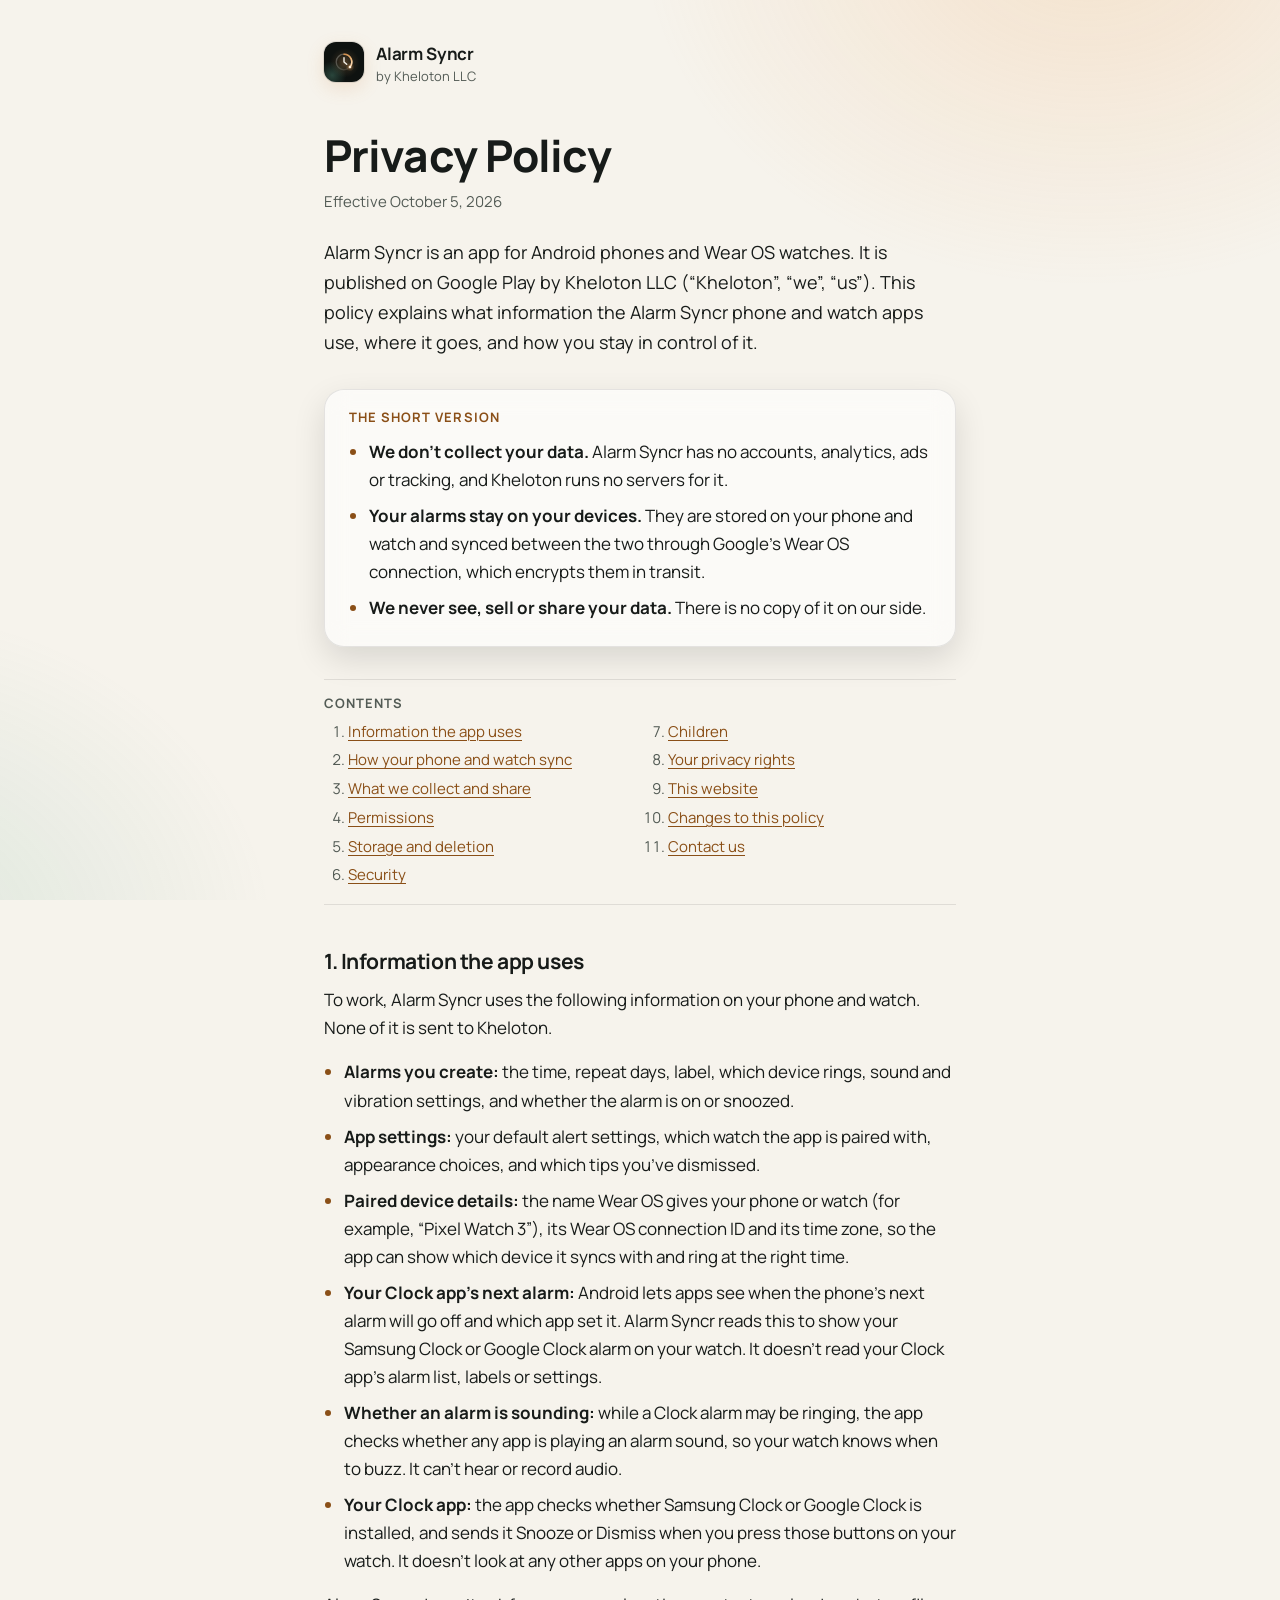
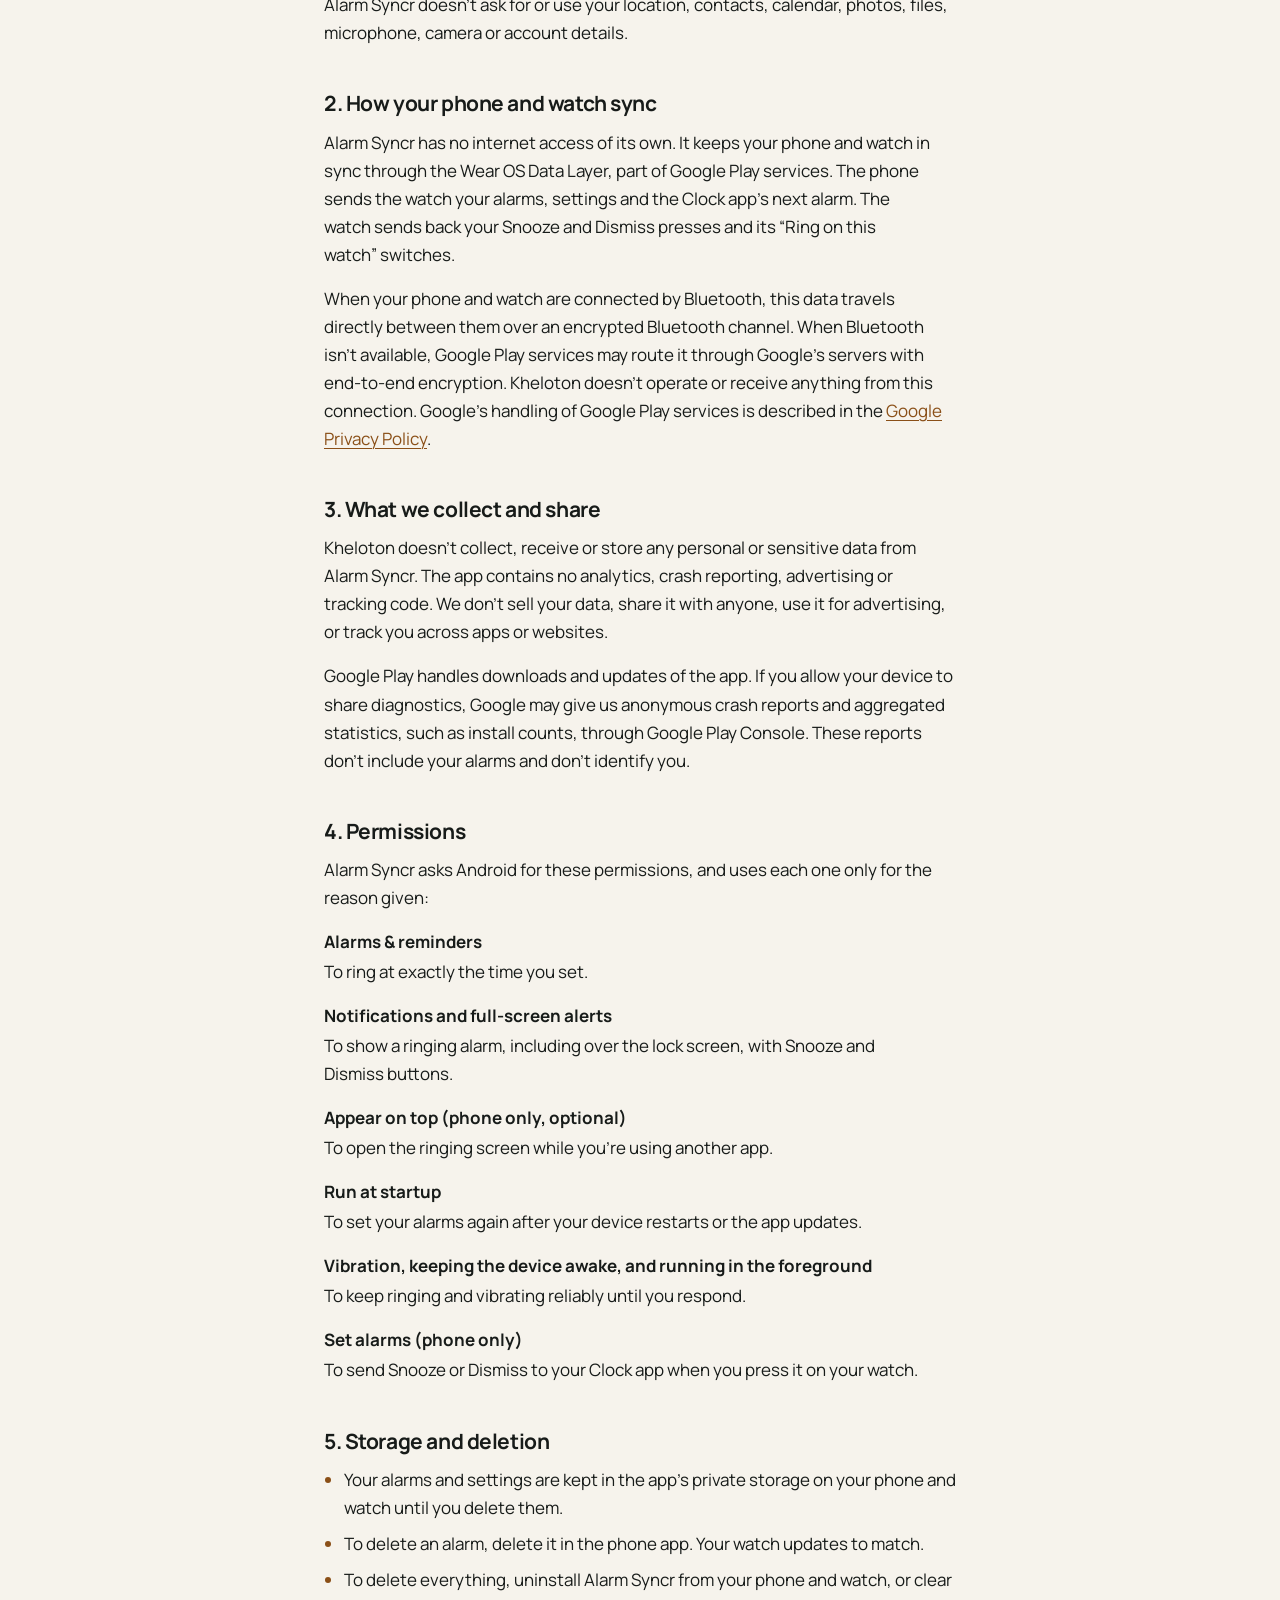
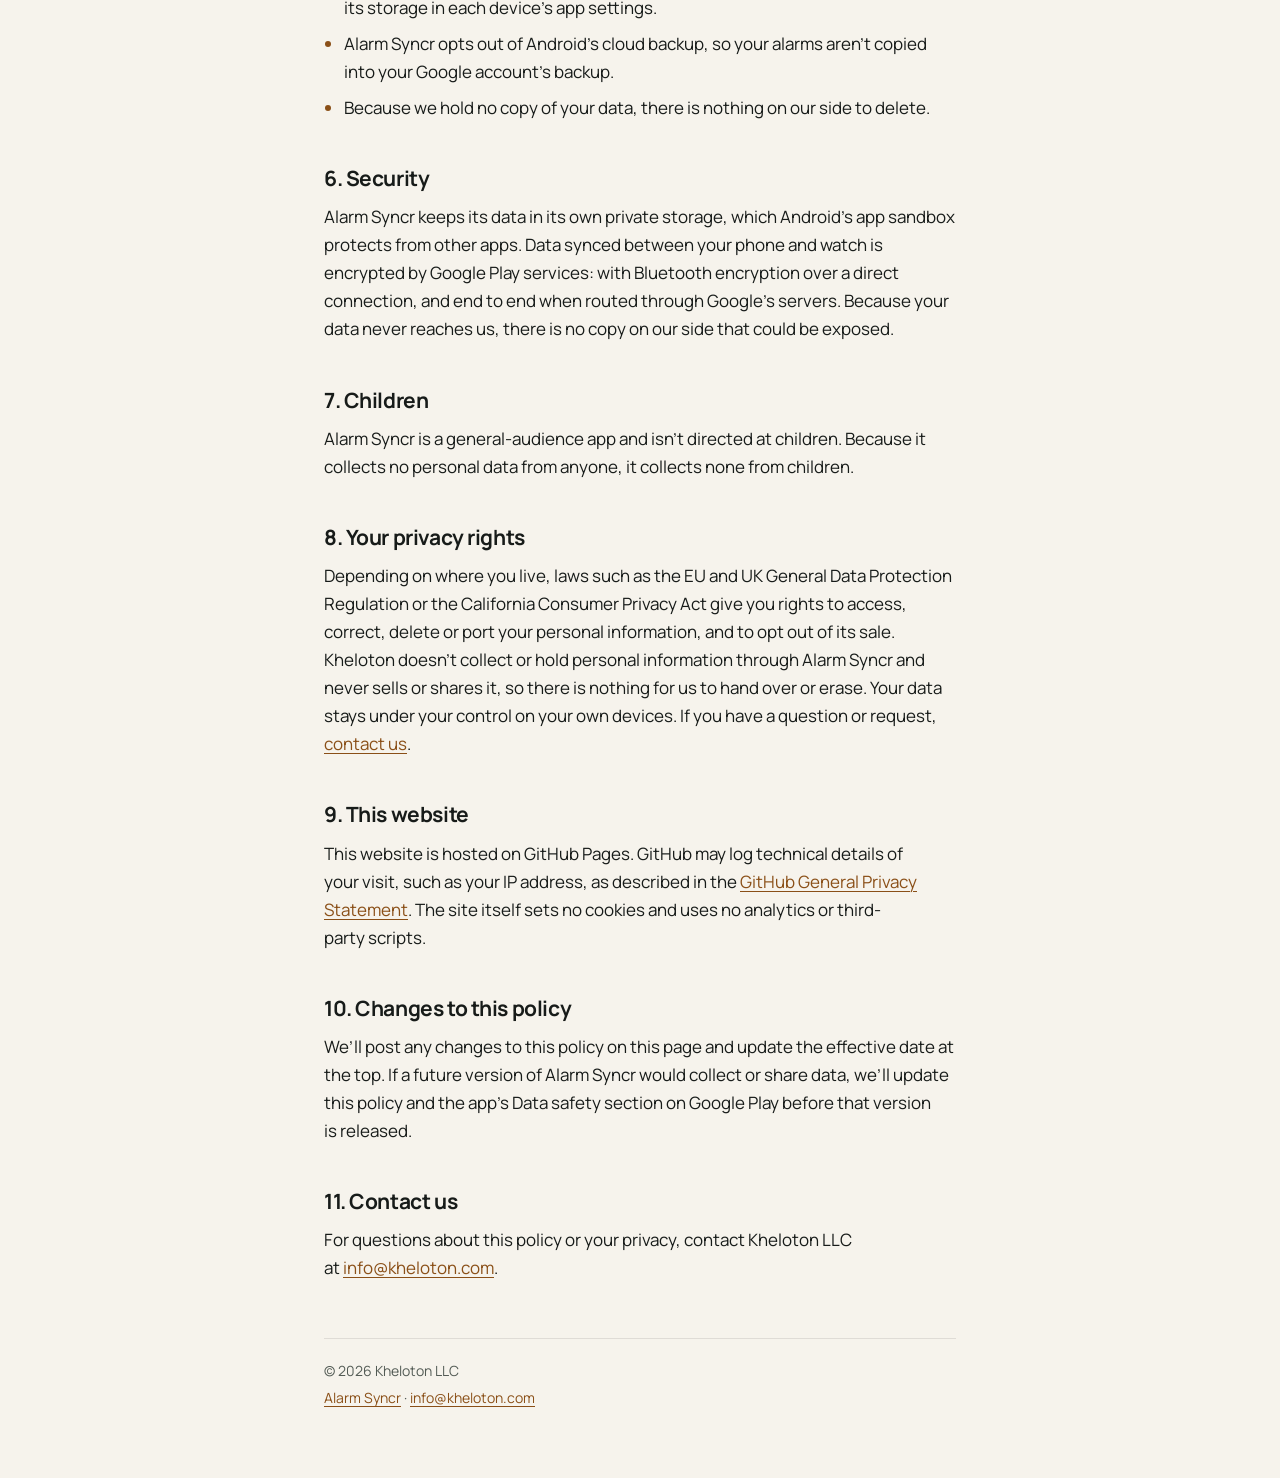
==== privacy/index.html @ 5a4a5423 "Add Alarm Syncr home page and privacy policy Co-Authored-By: Claude Opus 5.5 <noreply@anthropic.com>" ====
<!doctype html>
<html lang="en">
<head>
  <meta charset="utf-8">
  <meta name="viewport" content="width=device-width, initial-scale=1">
  <meta name="color-scheme" content="dark light">
  <meta name="theme-color" content="#0e1210" media="(prefers-color-scheme: dark)">
  <meta name="theme-color" content="#f6f3ec" media="(prefers-color-scheme: light)">
  <title>Privacy Policy · Alarm Syncr</title>
  <meta name="description" content="How the Alarm Syncr phone and watch apps by Kheloton LLC handle your data: they collect none.">
  <link rel="icon" href="../assets/icon.svg" type="image/svg+xml">
  <link rel="preload" href="../assets/manrope.woff2" as="font" type="font/woff2" crossorigin>
  <link rel="stylesheet" href="../assets/site.css">
</head>
<body>
  <div class="page">
    <header>
      <a class="brand" href="../">
        <img src="../assets/icon.svg" alt="" width="40" height="40">
        <span>
          <span class="brand-name">Alarm Syncr</span>
          <span class="brand-by">by Kheloton LLC</span>
        </span>
      </a>
    </header>

    <main>
      <h1>Privacy Policy</h1>
      <p class="meta">Effective October 5, 2026</p>

      <p class="lede">Alarm Syncr is an app for Android phones and Wear OS watches. It is published on Google Play by Kheloton LLC (“Kheloton”, “we”, “us”). This policy explains what information the Alarm Syncr phone and watch apps use, where it goes, and how you stay in control of it.</p>

      <section class="card" aria-labelledby="short">
        <h2 id="short">The short version</h2>
        <ul>
          <li><strong>We don’t collect your data.</strong> Alarm Syncr has no accounts, analytics, ads or tracking, and Kheloton runs no servers for it.</li>
          <li><strong>Your alarms stay on your devices.</strong> They are stored on your phone and watch and synced between the two through Google’s Wear OS connection, which encrypts them in transit.</li>
          <li><strong>We never see, sell or share your data.</strong> There is no copy of it on our side.</li>
        </ul>
      </section>

      <nav class="toc" aria-labelledby="toc-title">
        <h2 id="toc-title">Contents</h2>
        <ol>
          <li><a href="#information">Information the app uses</a></li>
          <li><a href="#sync">How your phone and watch sync</a></li>
          <li><a href="#collection">What we collect and share</a></li>
          <li><a href="#permissions">Permissions</a></li>
          <li><a href="#retention">Storage and deletion</a></li>
          <li><a href="#security">Security</a></li>
          <li><a href="#children">Children</a></li>
          <li><a href="#rights">Your privacy rights</a></li>
          <li><a href="#website">This website</a></li>
          <li><a href="#changes">Changes to this policy</a></li>
          <li><a href="#contact">Contact us</a></li>
        </ol>
      </nav>

      <section aria-labelledby="information">
        <h2 id="information">1. Information the app uses</h2>
        <p>To work, Alarm Syncr uses the following information on your phone and watch. None of it is sent to Kheloton.</p>
        <ul>
          <li><strong>Alarms you create:</strong> the time, repeat days, label, which device rings, sound and vibration settings, and whether the alarm is on or snoozed.</li>
          <li><strong>App settings:</strong> your default alert settings, which watch the app is paired with, appearance choices, and which tips you’ve dismissed.</li>
          <li><strong>Paired device details:</strong> the name Wear OS gives your phone or watch (for example, “Pixel Watch 3”), its Wear OS connection ID and its time zone, so the app can show which device it syncs with and ring at the right time.</li>
          <li><strong>Your Clock app’s next alarm:</strong> Android lets apps see when the phone’s next alarm will go off and which app set it. Alarm Syncr reads this to show your Samsung Clock or Google Clock alarm on your watch. It doesn’t read your Clock app’s alarm list, labels or settings.</li>
          <li><strong>Whether an alarm is sounding:</strong> while a Clock alarm may be ringing, the app checks whether any app is playing an alarm sound, so your watch knows when to buzz. It can’t hear or record audio.</li>
          <li><strong>Your Clock app:</strong> the app checks whether Samsung Clock or Google Clock is installed, and sends it Snooze or Dismiss when you press those buttons on your watch. It doesn’t look at any other apps on your phone.</li>
        </ul>
        <p>Alarm Syncr doesn’t ask for or use your location, contacts, calendar, photos, files, microphone, camera or account details.</p>
      </section>

      <section aria-labelledby="sync">
        <h2 id="sync">2. How your phone and watch sync</h2>
        <p>Alarm Syncr has no internet access of its own. It keeps your phone and watch in sync through the Wear OS Data Layer, part of Google Play services. The phone sends the watch your alarms, settings and the Clock app’s next alarm. The watch sends back your Snooze and Dismiss presses and its “Ring on this watch” switches.</p>
        <p>When your phone and watch are connected by Bluetooth, this data travels directly between them over an encrypted Bluetooth channel. When Bluetooth isn’t available, Google Play services may route it through Google’s servers with end-to-end encryption. Kheloton doesn’t operate or receive anything from this connection. Google’s handling of Google Play services is described in the <a href="https://policies.google.com/privacy">Google Privacy Policy</a>.</p>
      </section>

      <section aria-labelledby="collection">
        <h2 id="collection">3. What we collect and share</h2>
        <p>Kheloton doesn’t collect, receive or store any personal or sensitive data from Alarm Syncr. The app contains no analytics, crash reporting, advertising or tracking code. We don’t sell your data, share it with anyone, use it for advertising, or track you across apps or websites.</p>
        <p>Google Play handles downloads and updates of the app. If you allow your device to share diagnostics, Google may give us anonymous crash reports and aggregated statistics, such as install counts, through Google Play Console. These reports don’t include your alarms and don’t identify you.</p>
      </section>

      <section aria-labelledby="permissions">
        <h2 id="permissions">4. Permissions</h2>
        <p>Alarm Syncr asks Android for these permissions, and uses each one only for the reason given:</p>
        <dl>
          <dt>Alarms &amp; reminders</dt>
          <dd>To ring at exactly the time you set.</dd>
          <dt>Notifications and full-screen alerts</dt>
          <dd>To show a ringing alarm, including over the lock screen, with Snooze and Dismiss buttons.</dd>
          <dt>Appear on top (phone only, optional)</dt>
          <dd>To open the ringing screen while you’re using another app.</dd>
          <dt>Run at startup</dt>
          <dd>To set your alarms again after your device restarts or the app updates.</dd>
          <dt>Vibration, keeping the device awake, and running in the foreground</dt>
          <dd>To keep ringing and vibrating reliably until you respond.</dd>
          <dt>Set alarms (phone only)</dt>
          <dd>To send Snooze or Dismiss to your Clock app when you press it on your watch.</dd>
        </dl>
      </section>

      <section aria-labelledby="retention">
        <h2 id="retention">5. Storage and deletion</h2>
        <ul>
          <li>Your alarms and settings are kept in the app’s private storage on your phone and watch until you delete them.</li>
          <li>To delete an alarm, delete it in the phone app. Your watch updates to match.</li>
          <li>To delete everything, uninstall Alarm Syncr from your phone and watch, or clear its storage in each device’s app settings.</li>
          <li>Alarm Syncr opts out of Android’s cloud backup, so your alarms aren’t copied into your Google account’s backup.</li>
          <li>Because we hold no copy of your data, there is nothing on our side to delete.</li>
        </ul>
      </section>

      <section aria-labelledby="security">
        <h2 id="security">6. Security</h2>
        <p>Alarm Syncr keeps its data in its own private storage, which Android’s app sandbox protects from other apps. Data synced between your phone and watch is encrypted by Google Play services: with Bluetooth encryption over a direct connection, and end to end when routed through Google’s servers. Because your data never reaches us, there is no copy on our side that could be exposed.</p>
      </section>

      <section aria-labelledby="children">
        <h2 id="children">7. Children</h2>
        <p>Alarm Syncr is a general-audience app and isn’t directed at children. Because it collects no personal data from anyone, it collects none from children.</p>
      </section>

      <section aria-labelledby="rights">
        <h2 id="rights">8. Your privacy rights</h2>
        <p>Depending on where you live, laws such as the EU and UK General Data Protection Regulation or the California Consumer Privacy Act give you rights to access, correct, delete or port your personal information, and to opt out of its sale. Kheloton doesn’t collect or hold personal information through Alarm Syncr and never sells or shares it, so there is nothing for us to hand over or erase. Your data stays under your control on your own devices. If you have a question or request, <a href="#contact">contact us</a>.</p>
      </section>

      <section aria-labelledby="website">
        <h2 id="website">9. This website</h2>
        <p>This website is hosted on GitHub Pages. GitHub may log technical details of your visit, such as your IP address, as described in the <a href="https://docs.github.com/en/site-policy/privacy-policies/github-general-privacy-statement">GitHub General Privacy Statement</a>. The site itself sets no cookies and uses no analytics or third-party scripts.</p>
      </section>

      <section aria-labelledby="changes">
        <h2 id="changes">10. Changes to this policy</h2>
        <p>We’ll post any changes to this policy on this page and update the effective date at the top. If a future version of Alarm Syncr would collect or share data, we’ll update this policy and the app’s Data safety section on Google Play before that version is released.</p>
      </section>

      <section aria-labelledby="contact">
        <h2 id="contact">11. Contact us</h2>
        <p>For questions about this policy or your privacy, contact Kheloton LLC at <a href="mailto:info@kheloton.com">info@kheloton.com</a>.</p>
      </section>
    </main>

    <footer>
      <p>© 2026 Kheloton LLC</p>
      <p><a href="../">Alarm Syncr</a> · <a href="mailto:info@kheloton.com">info@kheloton.com</a></p>
    </footer>
  </div>
</body>
</html>
---- assets/site.css ----
@font-face {
  font-family: "Manrope";
  src: url("manrope.woff2") format("woff2");
  font-weight: 200 800;
  font-display: swap;
}

:root {
  color-scheme: dark light;
  --bg: #0e1210;
  --text: #f4f1ea;
  --muted: #a3aba4;
  --accent: #efba7e;
  --rule: rgb(244 241 234 / 0.1);
  --card: rgb(244 241 234 / 0.045);
  --card-rim: rgb(244 241 234 / 0.12);
  --orb-ember: rgb(240 168 96 / 0.16);
  --orb-sage: rgb(95 168 143 / 0.14);
}

@media (prefers-color-scheme: light) {
  :root {
    --bg: #f6f3ec;
    --text: #171b19;
    --muted: #535b55;
    --accent: #8a4f17;
    --rule: rgb(23 27 25 / 0.1);
    --card: rgb(255 255 255 / 0.6);
    --card-rim: rgb(23 27 25 / 0.1);
    --orb-ember: rgb(240 168 96 / 0.22);
    --orb-sage: rgb(95 168 143 / 0.16);
  }
}

*,
*::before,
*::after {
  box-sizing: border-box;
}

html {
  -webkit-text-size-adjust: 100%;
  text-size-adjust: 100%;
}

body {
  margin: 0;
  min-height: 100vh;
  background: var(--bg);
  color: var(--text);
  font-family: "Manrope", system-ui, -apple-system, "Segoe UI", Roboto, sans-serif;
  font-size: 1.0625rem;
  line-height: 1.65;
}

/* Ember and sage orbs from the app icon, fixed behind the text. */
body::before {
  content: "";
  position: fixed;
  inset: 0;
  z-index: -1;
  pointer-events: none;
  background:
    radial-gradient(40rem 32rem at 85% -8%, var(--orb-ember), transparent 70%),
    radial-gradient(36rem 30rem at -10% 105%, var(--orb-sage), transparent 70%);
}

.page {
  max-width: 42rem;
  margin: 0 auto;
  padding: 2.5rem 1.25rem 4rem;
}

.brand {
  display: flex;
  align-items: center;
  gap: 0.75rem;
  color: inherit;
  text-decoration: none;
}

.brand img {
  width: 2.5rem;
  height: 2.5rem;
  border-radius: 0.75rem;
  box-shadow: 0 0 0 1px var(--card-rim), 0 6px 18px rgb(208 139 72 / 0.18);
}

.brand-name {
  font-weight: 700;
  letter-spacing: -0.01em;
}

.brand-by {
  display: block;
  color: var(--muted);
  font-size: 0.8125rem;
  line-height: 1.3;
}

h1,
h2 {
  text-wrap: balance;
  letter-spacing: -0.02em;
  line-height: 1.2;
}

h1 {
  margin: 2.75rem 0 0.5rem;
  font-size: clamp(2.125rem, 6vw, 2.75rem);
  font-weight: 750;
}

h2 {
  margin: 2.75rem 0 0.75rem;
  font-size: 1.3125rem;
  font-weight: 700;
  scroll-margin-top: 1.5rem;
}

h3 {
  margin: 1.5rem 0 0.25rem;
  font-size: 1.0625rem;
  font-weight: 700;
}

p,
li,
dd {
  text-wrap: pretty;
}

p {
  margin: 0 0 1rem;
}

ul {
  margin: 0 0 1rem;
  padding-left: 1.25rem;
}

li + li {
  margin-top: 0.5rem;
}

li::marker {
  color: var(--accent);
}

dl {
  margin: 0 0 1rem;
}

dt {
  font-weight: 700;
}

dd {
  margin: 0.125rem 0 1rem;
}

strong {
  font-weight: 700;
}

a {
  color: var(--accent);
  text-decoration-thickness: 1px;
  text-underline-offset: 0.2em;
}

a:hover {
  text-decoration-thickness: 2px;
}

a:focus-visible {
  outline: 2px solid var(--accent);
  outline-offset: 3px;
  border-radius: 2px;
}

.meta {
  margin: 0;
  color: var(--muted);
  font-size: 0.9375rem;
}

.lede {
  margin-top: 1.5rem;
  font-size: 1.125rem;
}

.card {
  margin: 2rem 0;
  padding: 1.25rem 1.5rem 0.5rem;
  border: 1px solid var(--card-rim);
  border-radius: 1.25rem;
  background: var(--card);
  box-shadow: inset 0 1px 0 rgb(255 255 255 / 0.06), 0 12px 32px rgb(0 0 0 / 0.12);
  -webkit-backdrop-filter: blur(12px);
  backdrop-filter: blur(12px);
}

.card h2 {
  margin-top: 0;
  font-size: 0.8125rem;
  font-weight: 700;
  letter-spacing: 0.08em;
  text-transform: uppercase;
  color: var(--accent);
}

.toc {
  margin: 2rem 0;
  padding: 1rem 0;
  border-block: 1px solid var(--rule);
  font-size: 0.9375rem;
}

.toc h2 {
  margin: 0 0 0.5rem;
  font-size: 0.8125rem;
  letter-spacing: 0.08em;
  text-transform: uppercase;
  color: var(--muted);
}

.toc ol {
  margin: 0;
  padding-left: 1.5rem;
  columns: 2 14rem;
  column-gap: 2rem;
}

.toc li {
  margin: 0 0 0.25rem;
  break-inside: avoid;
}

.toc li::marker {
  color: var(--muted);
}

footer {
  margin-top: 3.5rem;
  padding-top: 1.25rem;
  border-top: 1px solid var(--rule);
  color: var(--muted);
  font-size: 0.875rem;
}

footer p {
  margin: 0 0 0.25rem;
}

@media print {
  :root {
    --bg: #fff;
    --text: #000;
    --muted: #444;
    --accent: #000;
    --card: transparent;
    --card-rim: #999;
  }

  body::before,
  .toc {
    display: none;
  }

  .card {
    box-shadow: none;
    backdrop-filter: none;
  }

  .page {
    max-width: none;
    padding: 0;
  }
}
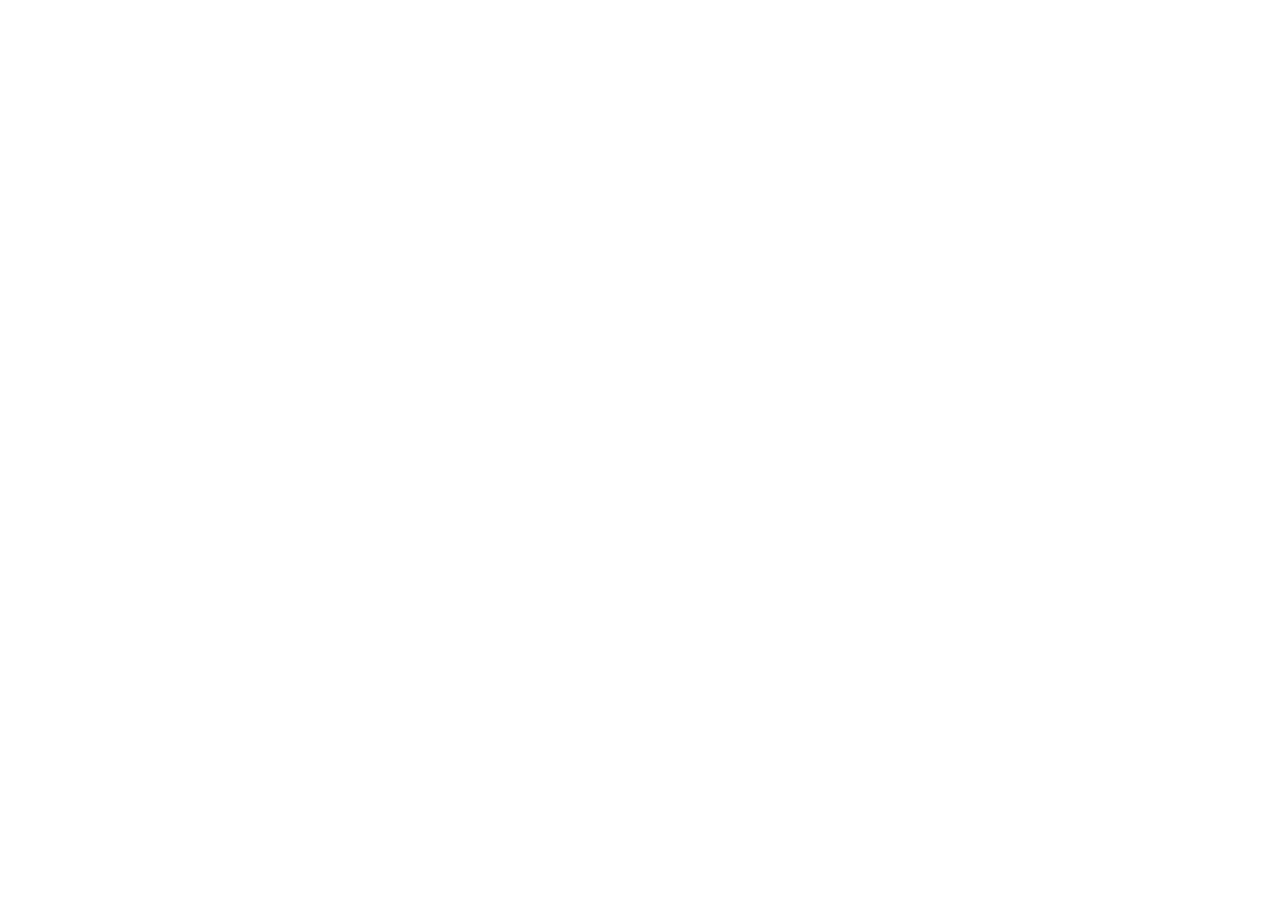
==== commit 84f872a5: "Redirect pages to kheloton.com Co-Authored-By: Claude Opus 5.5 <noreply@anthropic.com>" ====
--- a/privacy/index.html
+++ b/privacy/index.html
@@ -3,150 +3,13 @@
 <head>
   <meta charset="utf-8">
   <meta name="viewport" content="width=device-width, initial-scale=1">
-  <meta name="color-scheme" content="dark light">
-  <meta name="theme-color" content="#0e1210" media="(prefers-color-scheme: dark)">
-  <meta name="theme-color" content="#f6f3ec" media="(prefers-color-scheme: light)">
-  <title>Privacy Policy · Alarm Syncr</title>
-  <meta name="description" content="How the Alarm Syncr phone and watch apps by Kheloton LLC handle your data: they collect none.">
-  <link rel="icon" href="../assets/icon.svg" type="image/svg+xml">
-  <link rel="preload" href="../assets/manrope.woff2" as="font" type="font/woff2" crossorigin>
-  <link rel="stylesheet" href="../assets/site.css">
+  <title>The Alarm Syncr privacy policy has moved</title>
+  <meta name="robots" content="noindex">
+  <link rel="canonical" href="https://kheloton.com/alarm-syncr/privacy/">
+  <meta http-equiv="refresh" content="0; url=https://kheloton.com/alarm-syncr/privacy/">
+  <style>body{font:16px/1.6 system-ui,sans-serif;background:#16120e;color:#f3eadb;display:grid;place-items:center;min-height:100vh;margin:0;padding:16px}a{color:#f2a93b}</style>
 </head>
 <body>
-  <div class="page">
-    <header>
-      <a class="brand" href="../">
-        <img src="../assets/icon.svg" alt="" width="40" height="40">
-        <span>
-          <span class="brand-name">Alarm Syncr</span>
-          <span class="brand-by">by Kheloton LLC</span>
-        </span>
-      </a>
-    </header>
-
-    <main>
-      <h1>Privacy Policy</h1>
-      <p class="meta">Effective October 5, 2026</p>
-
-      <p class="lede">Alarm Syncr is an app for Android phones and Wear OS watches. It is published on Google Play by Kheloton LLC (“Kheloton”, “we”, “us”). This policy explains what information the Alarm Syncr phone and watch apps use, where it goes, and how you stay in control of it.</p>
-
-      <section class="card" aria-labelledby="short">
-        <h2 id="short">The short version</h2>
-        <ul>
-          <li><strong>We don’t collect your data.</strong> Alarm Syncr has no accounts, analytics, ads or tracking, and Kheloton runs no servers for it.</li>
-          <li><strong>Your alarms stay on your devices.</strong> They are stored on your phone and watch and synced between the two through Google’s Wear OS connection, which encrypts them in transit.</li>
-          <li><strong>We never see, sell or share your data.</strong> There is no copy of it on our side.</li>
-        </ul>
-      </section>
-
-      <nav class="toc" aria-labelledby="toc-title">
-        <h2 id="toc-title">Contents</h2>
-        <ol>
-          <li><a href="#information">Information the app uses</a></li>
-          <li><a href="#sync">How your phone and watch sync</a></li>
-          <li><a href="#collection">What we collect and share</a></li>
-          <li><a href="#permissions">Permissions</a></li>
-          <li><a href="#retention">Storage and deletion</a></li>
-          <li><a href="#security">Security</a></li>
-          <li><a href="#children">Children</a></li>
-          <li><a href="#rights">Your privacy rights</a></li>
-          <li><a href="#website">This website</a></li>
-          <li><a href="#changes">Changes to this policy</a></li>
-          <li><a href="#contact">Contact us</a></li>
-        </ol>
-      </nav>
-
-      <section aria-labelledby="information">
-        <h2 id="information">1. Information the app uses</h2>
-        <p>To work, Alarm Syncr uses the following information on your phone and watch. None of it is sent to Kheloton.</p>
-        <ul>
-          <li><strong>Alarms you create:</strong> the time, repeat days, label, which device rings, sound and vibration settings, and whether the alarm is on or snoozed.</li>
-          <li><strong>App settings:</strong> your default alert settings, which watch the app is paired with, appearance choices, and which tips you’ve dismissed.</li>
-          <li><strong>Paired device details:</strong> the name Wear OS gives your phone or watch (for example, “Pixel Watch 3”), its Wear OS connection ID and its time zone, so the app can show which device it syncs with and ring at the right time.</li>
-          <li><strong>Your Clock app’s next alarm:</strong> Android lets apps see when the phone’s next alarm will go off and which app set it. Alarm Syncr reads this to show your Samsung Clock or Google Clock alarm on your watch. It doesn’t read your Clock app’s alarm list, labels or settings.</li>
-          <li><strong>Whether an alarm is sounding:</strong> while a Clock alarm may be ringing, the app checks whether any app is playing an alarm sound, so your watch knows when to buzz. It can’t hear or record audio.</li>
-          <li><strong>Your Clock app:</strong> the app checks whether Samsung Clock or Google Clock is installed, and sends it Snooze or Dismiss when you press those buttons on your watch. It doesn’t look at any other apps on your phone.</li>
-        </ul>
-        <p>Alarm Syncr doesn’t ask for or use your location, contacts, calendar, photos, files, microphone, camera or account details.</p>
-      </section>
-
-      <section aria-labelledby="sync">
-        <h2 id="sync">2. How your phone and watch sync</h2>
-        <p>Alarm Syncr has no internet access of its own. It keeps your phone and watch in sync through the Wear OS Data Layer, part of Google Play services. The phone sends the watch your alarms, settings and the Clock app’s next alarm. The watch sends back your Snooze and Dismiss presses and its “Ring on this watch” switches.</p>
-        <p>When your phone and watch are connected by Bluetooth, this data travels directly between them over an encrypted Bluetooth channel. When Bluetooth isn’t available, Google Play services may route it through Google’s servers with end-to-end encryption. Kheloton doesn’t operate or receive anything from this connection. Google’s handling of Google Play services is described in the <a href="https://policies.google.com/privacy">Google Privacy Policy</a>.</p>
-      </section>
-
-      <section aria-labelledby="collection">
-        <h2 id="collection">3. What we collect and share</h2>
-        <p>Kheloton doesn’t collect, receive or store any personal or sensitive data from Alarm Syncr. The app contains no analytics, crash reporting, advertising or tracking code. We don’t sell your data, share it with anyone, use it for advertising, or track you across apps or websites.</p>
-        <p>Google Play handles downloads and updates of the app. If you allow your device to share diagnostics, Google may give us anonymous crash reports and aggregated statistics, such as install counts, through Google Play Console. These reports don’t include your alarms and don’t identify you.</p>
-      </section>
-
-      <section aria-labelledby="permissions">
-        <h2 id="permissions">4. Permissions</h2>
-        <p>Alarm Syncr asks Android for these permissions, and uses each one only for the reason given:</p>
-        <dl>
-          <dt>Alarms &amp; reminders</dt>
-          <dd>To ring at exactly the time you set.</dd>
-          <dt>Notifications and full-screen alerts</dt>
-          <dd>To show a ringing alarm, including over the lock screen, with Snooze and Dismiss buttons.</dd>
-          <dt>Appear on top (phone only, optional)</dt>
-          <dd>To open the ringing screen while you’re using another app.</dd>
-          <dt>Run at startup</dt>
-          <dd>To set your alarms again after your device restarts or the app updates.</dd>
-          <dt>Vibration, keeping the device awake, and running in the foreground</dt>
-          <dd>To keep ringing and vibrating reliably until you respond.</dd>
-          <dt>Set alarms (phone only)</dt>
-          <dd>To send Snooze or Dismiss to your Clock app when you press it on your watch.</dd>
-        </dl>
-      </section>
-
-      <section aria-labelledby="retention">
-        <h2 id="retention">5. Storage and deletion</h2>
-        <ul>
-          <li>Your alarms and settings are kept in the app’s private storage on your phone and watch until you delete them.</li>
-          <li>To delete an alarm, delete it in the phone app. Your watch updates to match.</li>
-          <li>To delete everything, uninstall Alarm Syncr from your phone and watch, or clear its storage in each device’s app settings.</li>
-          <li>Alarm Syncr opts out of Android’s cloud backup, so your alarms aren’t copied into your Google account’s backup.</li>
-          <li>Because we hold no copy of your data, there is nothing on our side to delete.</li>
-        </ul>
-      </section>
-
-      <section aria-labelledby="security">
-        <h2 id="security">6. Security</h2>
-        <p>Alarm Syncr keeps its data in its own private storage, which Android’s app sandbox protects from other apps. Data synced between your phone and watch is encrypted by Google Play services: with Bluetooth encryption over a direct connection, and end to end when routed through Google’s servers. Because your data never reaches us, there is no copy on our side that could be exposed.</p>
-      </section>
-
-      <section aria-labelledby="children">
-        <h2 id="children">7. Children</h2>
-        <p>Alarm Syncr is a general-audience app and isn’t directed at children. Because it collects no personal data from anyone, it collects none from children.</p>
-      </section>
-
-      <section aria-labelledby="rights">
-        <h2 id="rights">8. Your privacy rights</h2>
-        <p>Depending on where you live, laws such as the EU and UK General Data Protection Regulation or the California Consumer Privacy Act give you rights to access, correct, delete or port your personal information, and to opt out of its sale. Kheloton doesn’t collect or hold personal information through Alarm Syncr and never sells or shares it, so there is nothing for us to hand over or erase. Your data stays under your control on your own devices. If you have a question or request, <a href="#contact">contact us</a>.</p>
-      </section>
-
-      <section aria-labelledby="website">
-        <h2 id="website">9. This website</h2>
-        <p>This website is hosted on GitHub Pages. GitHub may log technical details of your visit, such as your IP address, as described in the <a href="https://docs.github.com/en/site-policy/privacy-policies/github-general-privacy-statement">GitHub General Privacy Statement</a>. The site itself sets no cookies and uses no analytics or third-party scripts.</p>
-      </section>
-
-      <section aria-labelledby="changes">
-        <h2 id="changes">10. Changes to this policy</h2>
-        <p>We’ll post any changes to this policy on this page and update the effective date at the top. If a future version of Alarm Syncr would collect or share data, we’ll update this policy and the app’s Data safety section on Google Play before that version is released.</p>
-      </section>
-
-      <section aria-labelledby="contact">
-        <h2 id="contact">11. Contact us</h2>
-        <p>For questions about this policy or your privacy, contact Kheloton LLC at <a href="mailto:info@kheloton.com">info@kheloton.com</a>.</p>
-      </section>
-    </main>
-
-    <footer>
-      <p>© 2026 Kheloton LLC</p>
-      <p><a href="../">Alarm Syncr</a> · <a href="mailto:info@kheloton.com">info@kheloton.com</a></p>
-    </footer>
-  </div>
+  <p>The Alarm Syncr privacy policy has moved to <a href="https://kheloton.com/alarm-syncr/privacy/">https://kheloton.com/alarm-syncr/privacy/</a>.</p>
 </body>
 </html>
